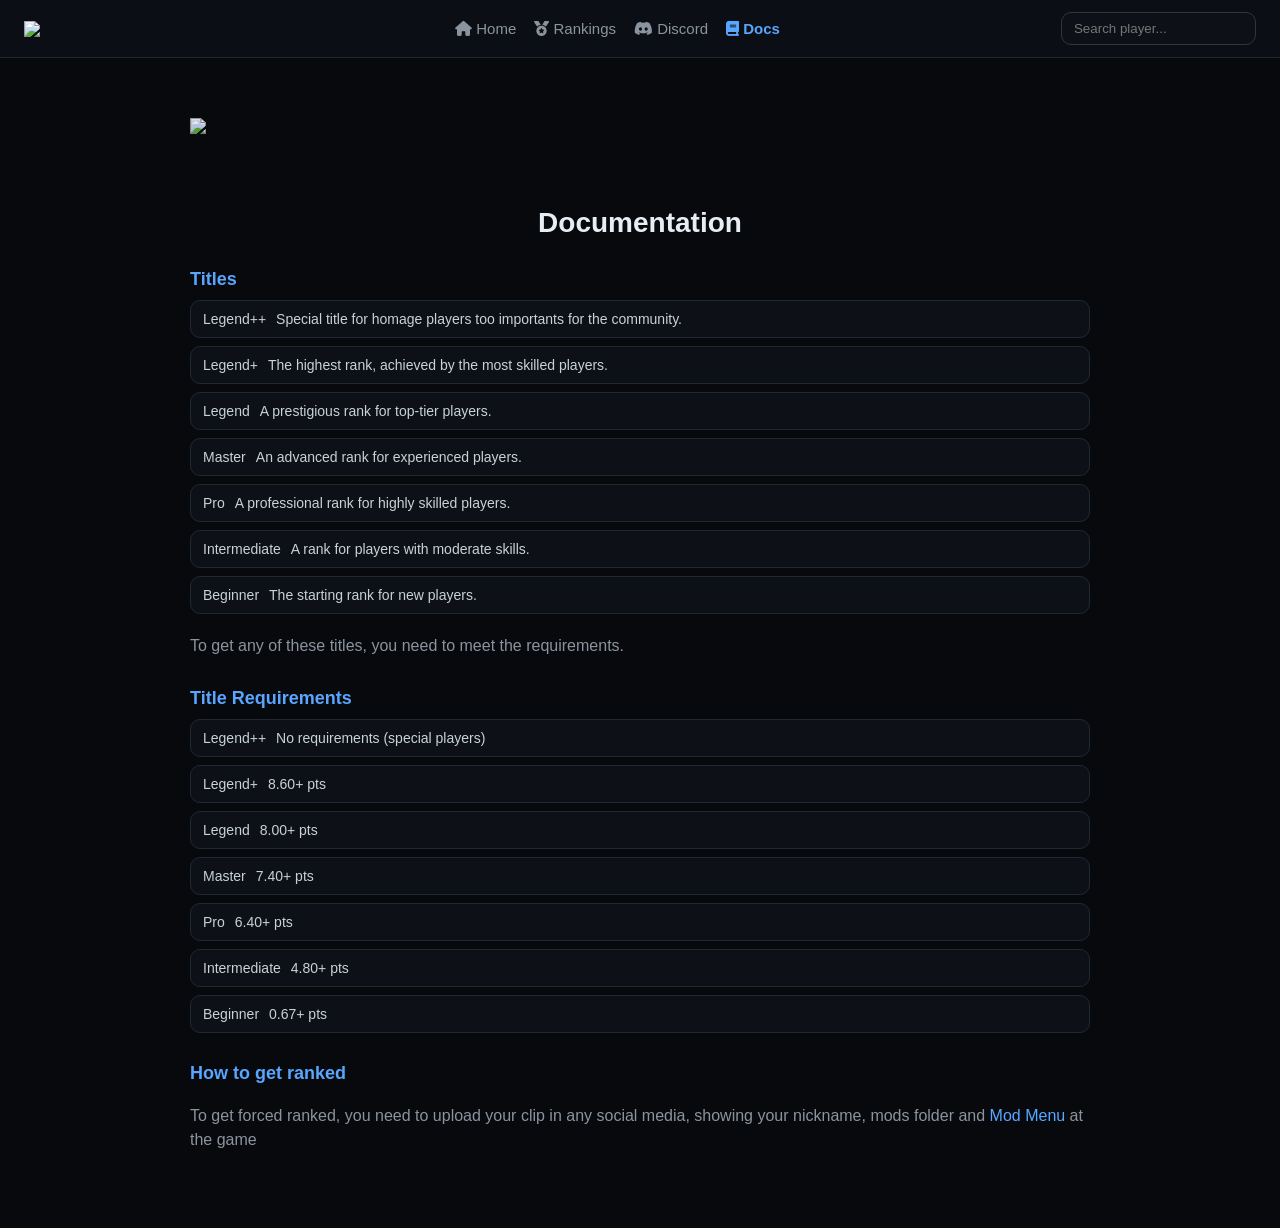
==== docs.html @ 9c0251b1 "start" ====
<!DOCTYPE html>
<html lang="pt-BR">
<head>
  <meta charset="UTF-8">
  <link rel="stylesheet" href="style.css">
  <link rel="stylesheet" href="https://cdnjs.cloudflare.com/ajax/libs/font-awesome/6.5.0/css/all.min.css">
  <title>Docs - Ranking Minecraft</title>
</head>

<body>

<div id="header">
  <img src="srcs/logo.png" class="logo">

  <div class="nav">
    <span class="disabled" onclick="window.location.href='home.html'"><i class="fas fa-home"></i> Home</span>
    <span class="disabled" onclick="window.location.href='main.html'"><i class="fas fa-medal"></i> Rankings</span>
    <span class="disabled" onclick="window.location.href='https://discord.gg/Fyjk4JD9n7'"><i class="fa-brands fa-discord"></i> Discord</span>
    <span class="active" onclick="location.href='docs.html'"><i class="fas fa-book"></i> Docs</span>
  </div>

  <input type="text" id="search" placeholder="Search player..." disabled>
</div>

<div id="doc">
  <img src="srcs/logo.png" class="doc-logo">

  <h1>Documentation</h1>

  <section class="doc-section">
    <h2>Titles</h2>

    <ul class="doc-list">
      <li><span class="tag legendpp">Legend++</span> Special title for homage players too importants for the community.</li>
      <li><span class="tag legendp">Legend+</span> The highest rank, achieved by the most skilled players.</li>
      <li><span class="tag legend">Legend</span> A prestigious rank for top-tier players.</li>
      <li><span class="tag master">Master</span> An advanced rank for experienced players.</li>
      <li><span class="tag pro">Pro</span> A professional rank for highly skilled players.</li>
      <li><span class="tag intermediate">Intermediate</span> A rank for players with moderate skills.</li>
      <li><span class="tag beginner">Beginner</span> The starting rank for new players.</li>
    </ul>
  </section>

  <p class="doc-text">To get any of these titles, you need to meet the requirements.</p>

  <section class="doc-section">
    <h2>Title Requirements</h2>

    <ul class="doc-list">
      <li><span class="tag legendpp">Legend++</span> No requirements (special players)</li>
      <li><span class="tag legendp">Legend+</span> 8.60+ pts</li>
      <li><span class="tag legend">Legend</span> 8.00+ pts</li>
      <li><span class="tag master">Master</span> 7.40+ pts</li>
      <li><span class="tag pro">Pro</span> 6.40+ pts</li>
      <li><span class="tag intermediate">Intermediate</span> 4.80+ pts</li>
      <li><span class="tag beginner">Beginner</span> 0.67+ pts</li>
    </ul>
  </section>

  <section class="doc-section">
    <h2>How to get ranked</h2>

    <p class="doc-text">To get forced ranked, you need to upload your clip in any social media, showing your nickname, mods folder and <a href="https://modrinth.com/mod/modmenu">Mod Menu</a> at the game  </p>
  </section>
</div>

<script src="search.js"></script>

</body>
</html>
---- style.css ----
body {
  margin: 0;
  font-family: "Segoe UI", Arial, sans-serif;
  background: #07090d;
  color: #e6edf3;
}

#header {
  display: flex;
  align-items: center;
  justify-content: space-between;

  padding: 12px 24px;
  background: rgba(13, 17, 23, 0.9);
  backdrop-filter: blur(8px);
  border-bottom: 1px solid #1f2933;
}

.logo {
  width: 150px;
}

.nav {
  display: flex;
  gap: 18px;
  font-size: 15px;
}

.nav span {
  cursor: pointer;
  color: #8b949e;
  transition: 0.2s;
}

.nav span:hover {
  color: #fff;
}

.nav .active {
  color: #58a6ff;
  font-weight: 600;
}

#search {
  background: #0d1117;
  border: 1px solid #30363d;
  color: #e6edf3;
  padding: 8px 12px;
  border-radius: 10px;
  outline: none;
  transition: 0.2s;
}

#doc {
  max-width: 900px;
  margin: 40px auto;
  padding: 20px;
}

.doc-logo {
  height: 70px;
  display: block;
  margin: 0 auto 10px auto;
  opacity: 0.9;
}

#doc h1 {
  text-align: center;
  margin-bottom: 30px;
  font-size: 28px;
  font-weight: 600;
}

.doc-section {
  margin-top: 30px;
}

.doc-section h2 {
  font-size: 18px;
  margin-bottom: 10px;
  color: #58a6ff;
}

.doc-list {
  list-style: none;
  padding: 0;
  margin-top: 10px;
}

.doc-list li {
  background: #0d1117;
  border: 1px solid #1f2933;
  padding: 10px 12px;
  border-radius: 10px;
  margin-bottom: 8px;
  font-size: 14px;
  color: #c9d1d9;

  display: flex;
  align-items: center;
  gap: 10px;

  transition: 0.15s;
}

.doc-list li:hover {
  background: #11161d;
  transform: translateX(4px);
}

/* texto */
.doc-text {
  color: #8b949e;
  margin-top: 20px;
  line-height: 1.5;
}

#search:focus {
  border-color: #58a6ff;
  box-shadow: 0 0 6px #58a6ff44;
}

#ranking {
  max-width: 900px;
  margin: 30px auto;
  padding: 0 10px;
}

.player {
  display: grid;
  grid-template-columns: 60px 50px 1fr 60px 100px;
  align-items: center;
  gap: 12px;

  background: #0d1117;
  padding: 12px 16px;
  margin-bottom: 8px;

  border-radius: 10px;
  border: 1px solid #1f2933;

  transition: all 0.15s ease;
  cursor: pointer;
}

.player:hover {
  background: #11161d;
  transform: translateY(-2px);
  box-shadow: 0 4px 12px rgba(0,0,0,0.5);
}

.pos {
  font-size: 14px;
  font-weight: bold;
  color: #8b949e;
  text-align: center;
}

.skin {
  width: 44px;
  height: 44px;
  border-radius: 8px;
}

.info {
  display: flex;
  flex-direction: column;
}

.nick {
  font-size: 15px;
  font-weight: 600;
}

.muted {
  font-size: 12px;
  color: #8b949e;
}

.region {
  width: 50px;
  height: 26px;
  border-radius: 4px;
  border: 1px solid #30363d;
}

.points {
  text-align: right;
  font-size: 15px;
  font-weight: bold;
  color: #58a6ff;
}

.player:nth-child(1) {
  border-left: 3px solid gold;
  box-shadow: 0 0 10px rgba(255,215,0,0.15);
}

.player:nth-child(2) {
  border-left: 3px solid silver;
}

.player:nth-child(3) {
  border-left: 3px solid #cd7f32;
}

#modal {
  position: fixed;
  inset: 0;
  background: rgba(0,0,0,0.85);
  backdrop-filter: blur(10px);
  display: none;
  justify-content: center;
  align-items: center;
  padding: 20px;
}

#modal.active {
  display: flex;
}

.modal-box {
  background: linear-gradient(145deg, #0d1117, #11161d);
  border-radius: 18px;

  width: 100%;
  max-width: 720px; /* bem maior */
  
  padding: 24px;
  border: 1px solid #1f2933;

  box-shadow: 
    0 10px 40px rgba(0,0,0,0.8),
    inset 0 0 0 1px rgba(255,255,255,0.02);

  animation: modalPop 0.2s ease;
}

@keyframes modalPop {
  from {
    transform: scale(0.95);
    opacity: 0;
  }
  to {
    transform: scale(1);
    opacity: 1;
  }
}

.modal-header {
  display: flex;
  align-items: center;
  gap: 16px;
  position: relative;
  padding-bottom: 16px;
  border-bottom: 1px solid #1f2933;
}

.modal-skin {
  width: 80px;
  height: 80px;
  border-radius: 10px;
}

.modal-nick {
  font-size: 22px;
  font-weight: 700;
}

.modal-rank {
  display: flex;
  align-items: center;
  gap: 8px;
  font-size: 14px;
  margin-top: 4px;
  color: #58a6ff;
}

.close {
  position: absolute;
  right: 0;
  top: 0;
  font-size: 20px;
  cursor: pointer;
  color: #8b949e;
  transition: 0.2s;
}

.close:hover {
  color: #ff4d4d;
  transform: scale(1.2);
}

.modal-info {
  display: flex;
  justify-content: space-between;
  margin-top: 16px;
  font-size: 14px;
  color: #8b949e;
}

.modal-stats {
  margin-top: 20px;

  display: grid;
  grid-template-columns: repeat(2, 1fr);
  gap: 12px;
}

.modal-stats div {
  background: #0d1117;
  padding: 12px;
  border-radius: 10px;

  display: flex;
  justify-content: space-between;
  align-items: center;

  font-size: 14px;

  border: 1px solid #1f2933;

  transition: 0.15s;
}

.modal-stats div:hover {
  background: #11161d;
  transform: translateY(-2px);
}

.stat-left {
  display: flex;
  align-items: center;
  gap: 8px;
}

.stat-left img {
  width: 20px;
  height: 20px;
}

a {
  color: #58a6ff;
  text-decoration: none;
  position: relative;
  transition: 0.2s;
}

a::after {
  content: "";
  position: absolute;
  left: 0;
  bottom: -2px;
  width: 0%;
  height: 2px;
  background: #58a6ff;
  transition: width 0.2s ease;
}

a:hover {
  color: #79c0ff;
}

a:hover::after {
  width: 100%;
}

#home {
  max-width: 900px;
  margin: 40px auto;
  padding: 20px;
}

.home-logo {
  height: 200px;
  display: block;
  margin: 0 auto 10px auto;
  opacity: 0.9;
}

#home h1 {
  text-align: center;
  margin-bottom: 30px;
  font-size: 28px;
  font-weight: 600;
}

.home-section {
  margin-top: 30px;
}

.home-section h2 {
  font-size: 18px;
  margin-bottom: 10px;
  color: #58a6ff;
}

.home-list {
  list-style: none;
  padding: 0;
  margin-top: 10px;
}

.home-list li {
  background: #0d1117;
  border: 1px solid #1f2933;
  padding: 10px 12px;
  border-radius: 10px;
  margin-bottom: 8px;
  font-size: 14px;
  color: #c9d1d9;

  display: flex;
  align-items: center;
  gap: 10px;

  transition: 0.15s;
}

.home-list li:hover {
  background: #11161d;
  transform: translateX(4px);
}

.home-text {
  color: #8b949e;
  margin-top: 20px;
  line-height: 1.5;
}

#password {
  color: #8b949e;
  margin-top: 20px;
  line-height: 1.5;
}
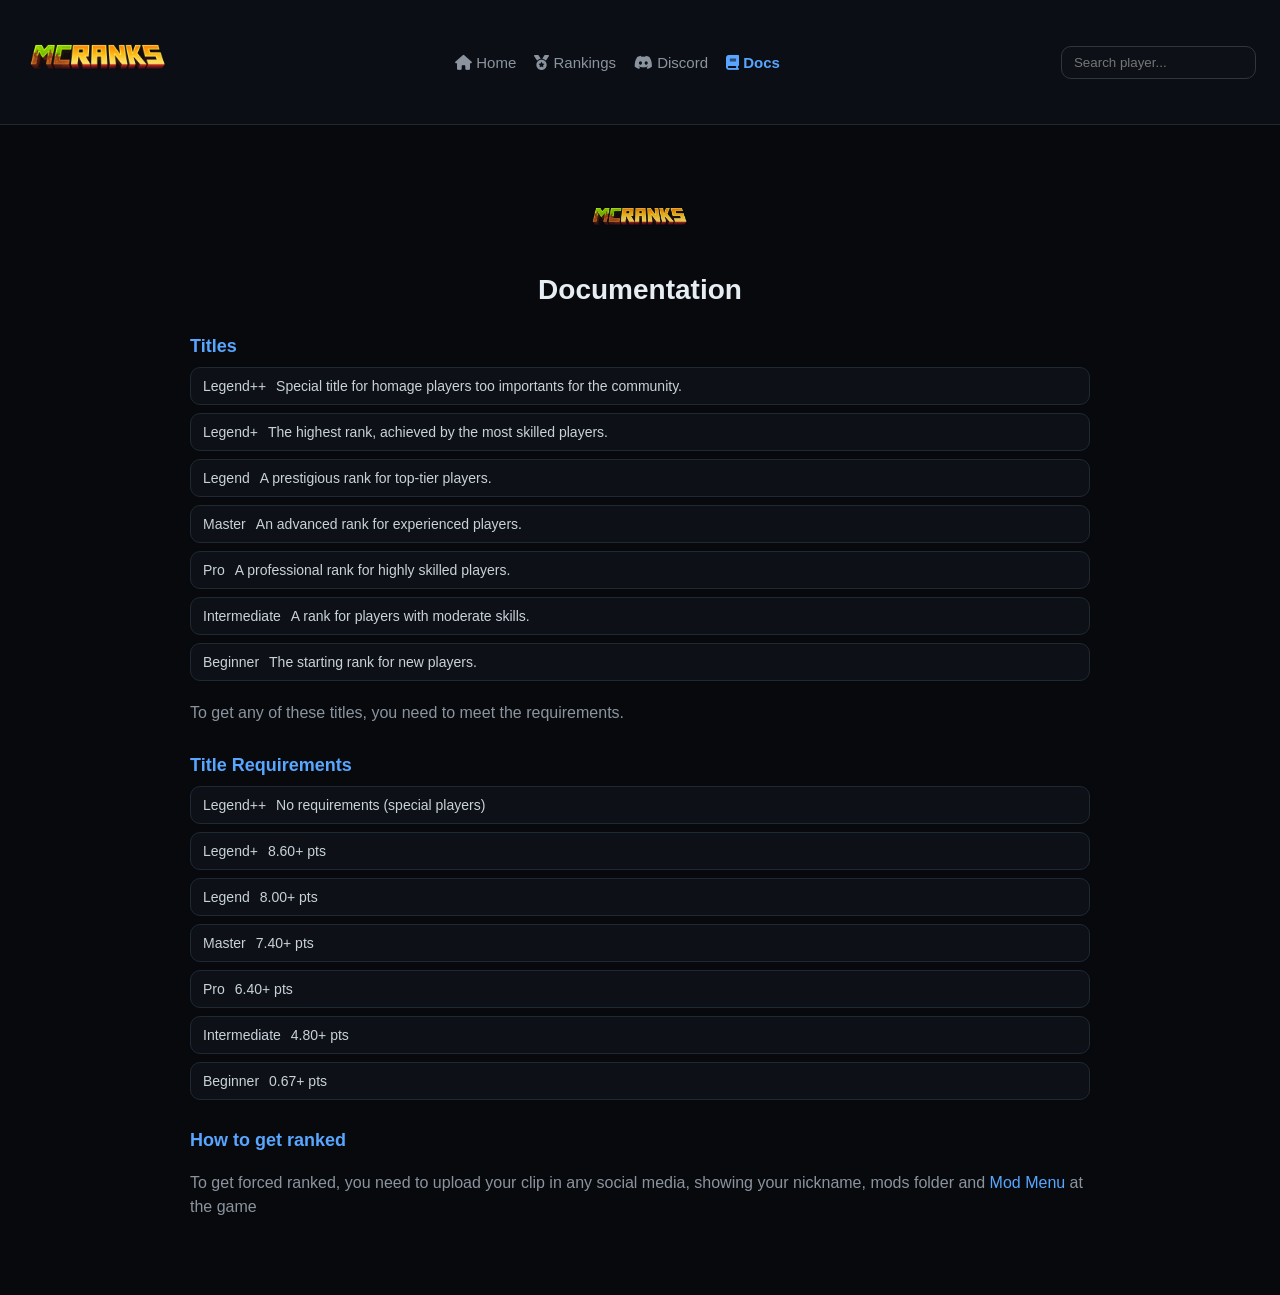
==== commit 2a79da41: "start" ====
--- a/docs.html
+++ b/docs.html
@@ -14,7 +14,7 @@
 
   <div class="nav">
     <span class="disabled" onclick="window.location.href='home.html'"><i class="fas fa-home"></i> Home</span>
-    <span class="disabled" onclick="window.location.href='main.html'"><i class="fas fa-medal"></i> Rankings</span>
+    <span class="disabled" onclick="window.location.href='index.html'"><i class="fas fa-medal"></i> Rankings</span>
     <span class="disabled" onclick="window.location.href='https://discord.gg/Fyjk4JD9n7'"><i class="fa-brands fa-discord"></i> Discord</span>
     <span class="active" onclick="location.href='docs.html'"><i class="fas fa-book"></i> Docs</span>
   </div>
